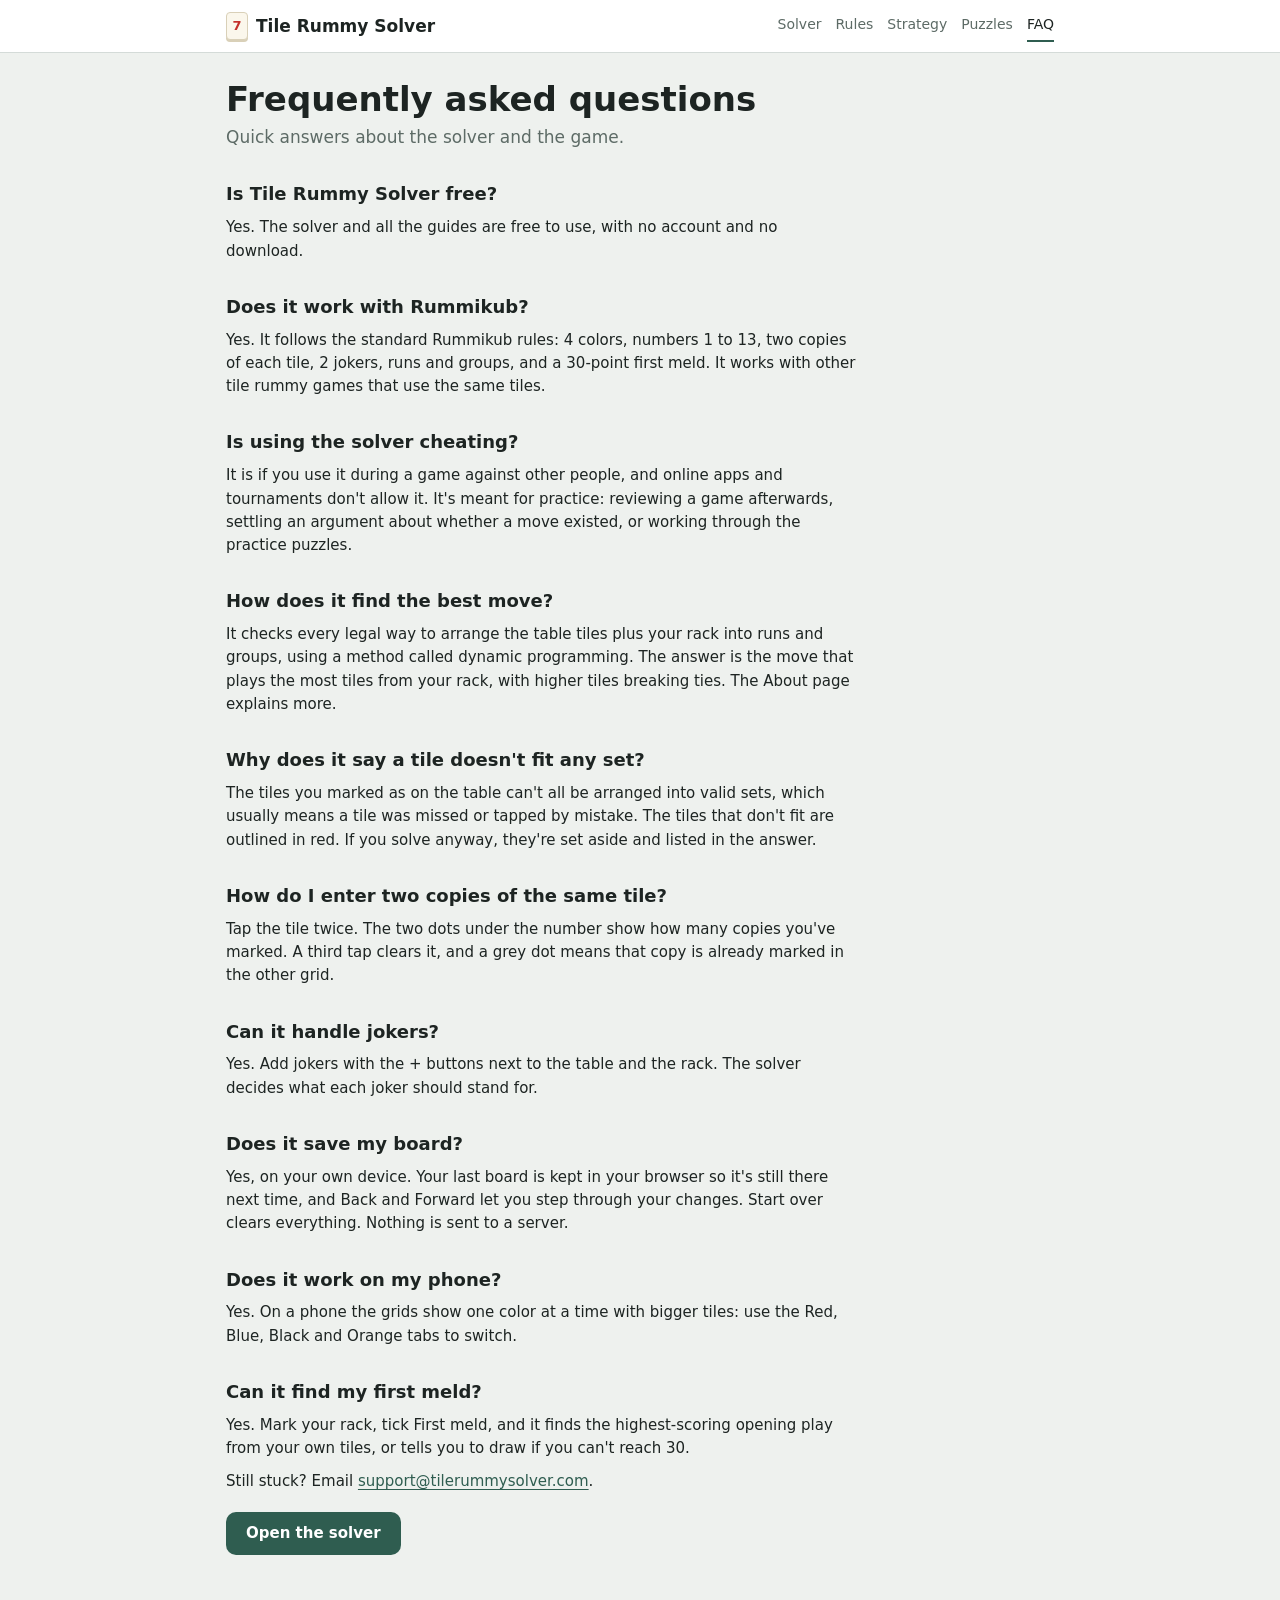
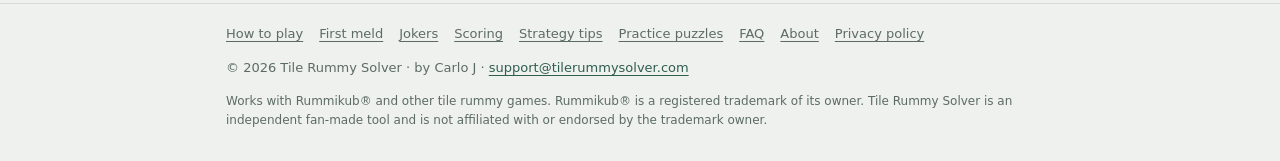
==== tile-rummy-solver-repo/tile-rummy-solver/site/faq.html @ 746aa1cf "Add files via upload" ====
<!DOCTYPE html>
<html lang="en">
<head>
<meta charset="utf-8">
<meta name="viewport" content="width=device-width, initial-scale=1">
<title>Tile Rummy Solver FAQ: Common Questions Answered</title>
<meta name="description" content="Answers about Tile Rummy Solver: is it free, does it work with Rummikub, is it cheating, jokers, saving your board, phones and the first meld.">
<link rel="canonical" href="https://tilerummysolver.com/faq">
<meta property="og:type" content="website">
<meta property="og:site_name" content="Tile Rummy Solver">
<meta property="og:title" content="Tile Rummy Solver FAQ: Common Questions Answered">
<meta property="og:description" content="Answers about Tile Rummy Solver: is it free, does it work with Rummikub, is it cheating, jokers, saving your board, phones and the first meld.">
<meta property="og:url" content="https://tilerummysolver.com/faq">
<meta property="og:image" content="https://tilerummysolver.com/og-image.png">
<meta property="og:image:width" content="1200">
<meta property="og:image:height" content="630">
<meta property="og:image:alt" content="Tile Rummy Solver: find the best move in tile rummy">
<meta name="twitter:card" content="summary_large_image">
<meta name="theme-color" content="#2f5d50">
<link rel="icon" href="favicon.svg" type="image/svg+xml">
<link rel="icon" href="favicon-32.png" sizes="32x32" type="image/png">
<link rel="apple-touch-icon" href="apple-touch-icon.png">
<link rel="stylesheet" href="site.css">
<script type="application/ld+json">{"@context": "https://schema.org", "@type": "FAQPage", "mainEntity": [{"@type": "Question", "name": "Is Tile Rummy Solver free?", "acceptedAnswer": {"@type": "Answer", "text": "Yes. The solver and all the guides are free to use, with no account and no download."}}, {"@type": "Question", "name": "Does it work with Rummikub?", "acceptedAnswer": {"@type": "Answer", "text": "Yes. It follows the standard Rummikub rules: 4 colors, numbers 1 to 13, two copies of each tile, 2 jokers, runs and groups, and a 30-point first meld. It works with other tile rummy games that use the same tiles."}}, {"@type": "Question", "name": "Is using the solver cheating?", "acceptedAnswer": {"@type": "Answer", "text": "It is if you use it during a game against other people, and online apps and tournaments don't allow it. It's meant for practice: reviewing a game afterwards, settling an argument about whether a move existed, or working through the practice puzzles."}}, {"@type": "Question", "name": "How does it find the best move?", "acceptedAnswer": {"@type": "Answer", "text": "It checks every legal way to arrange the table tiles plus your rack into runs and groups, using a method called dynamic programming. The answer is the move that plays the most tiles from your rack, with higher tiles breaking ties. The About page explains more."}}, {"@type": "Question", "name": "Why does it say a tile doesn't fit any set?", "acceptedAnswer": {"@type": "Answer", "text": "The tiles you marked as on the table can't all be arranged into valid sets, which usually means a tile was missed or tapped by mistake. The tiles that don't fit are outlined in red. If you solve anyway, they're set aside and listed in the answer."}}, {"@type": "Question", "name": "How do I enter two copies of the same tile?", "acceptedAnswer": {"@type": "Answer", "text": "Tap the tile twice. The two dots under the number show how many copies you've marked. A third tap clears it, and a grey dot means that copy is already marked in the other grid."}}, {"@type": "Question", "name": "Can it handle jokers?", "acceptedAnswer": {"@type": "Answer", "text": "Yes. Add jokers with the + buttons next to the table and the rack. The solver decides what each joker should stand for."}}, {"@type": "Question", "name": "Does it save my board?", "acceptedAnswer": {"@type": "Answer", "text": "Yes, on your own device. Your last board is kept in your browser so it's still there next time, and Back and Forward let you step through your changes. Start over clears everything. Nothing is sent to a server."}}, {"@type": "Question", "name": "Does it work on my phone?", "acceptedAnswer": {"@type": "Answer", "text": "Yes. On a phone the grids show one color at a time with bigger tiles: use the Red, Blue, Black and Orange tabs to switch."}}, {"@type": "Question", "name": "Can it find my first meld?", "acceptedAnswer": {"@type": "Answer", "text": "Yes. Mark your rack, tick First meld, and it finds the highest-scoring opening play from your own tiles, or tells you to draw if you can't reach 30."}}]}</script>
</head>
<body>
<header class="topbar"><div class="topbar-in">
  <a class="brand" href="index.html"><span class="brand-tile" aria-hidden="true">7</span>Tile Rummy Solver</a>
  <nav class="nav" aria-label="Main"><a href="index.html">Solver</a><a href="how-to-play.html">Rules</a><a href="strategy.html">Strategy</a><a href="puzzles.html">Puzzles</a><a href="faq.html" aria-current="page">FAQ</a></nav>
</div></header>
<main class="prose">
<div class="faq">
<h1>Frequently asked questions</h1>
<p class="intro">Quick answers about the solver and the game.</p>
<h2>Is Tile Rummy Solver free?</h2>
<p>Yes. The solver and all the guides are free to use, with no account and no download.</p>
<h2>Does it work with Rummikub?</h2>
<p>Yes. It follows the standard Rummikub rules: 4 colors, numbers 1 to 13, two copies of each tile, 2 jokers, runs and groups, and a 30-point first meld. It works with other tile rummy games that use the same tiles.</p>
<h2>Is using the solver cheating?</h2>
<p>It is if you use it during a game against other people, and online apps and tournaments don&#x27;t allow it. It&#x27;s meant for practice: reviewing a game afterwards, settling an argument about whether a move existed, or working through the practice puzzles.</p>
<h2>How does it find the best move?</h2>
<p>It checks every legal way to arrange the table tiles plus your rack into runs and groups, using a method called dynamic programming. The answer is the move that plays the most tiles from your rack, with higher tiles breaking ties. The About page explains more.</p>
<h2>Why does it say a tile doesn&#x27;t fit any set?</h2>
<p>The tiles you marked as on the table can&#x27;t all be arranged into valid sets, which usually means a tile was missed or tapped by mistake. The tiles that don&#x27;t fit are outlined in red. If you solve anyway, they&#x27;re set aside and listed in the answer.</p>
<h2>How do I enter two copies of the same tile?</h2>
<p>Tap the tile twice. The two dots under the number show how many copies you&#x27;ve marked. A third tap clears it, and a grey dot means that copy is already marked in the other grid.</p>
<h2>Can it handle jokers?</h2>
<p>Yes. Add jokers with the + buttons next to the table and the rack. The solver decides what each joker should stand for.</p>
<h2>Does it save my board?</h2>
<p>Yes, on your own device. Your last board is kept in your browser so it&#x27;s still there next time, and Back and Forward let you step through your changes. Start over clears everything. Nothing is sent to a server.</p>
<h2>Does it work on my phone?</h2>
<p>Yes. On a phone the grids show one color at a time with bigger tiles: use the Red, Blue, Black and Orange tabs to switch.</p>
<h2>Can it find my first meld?</h2>
<p>Yes. Mark your rack, tick First meld, and it finds the highest-scoring opening play from your own tiles, or tells you to draw if you can&#x27;t reach 30.</p>
<p>Still stuck? Email <a href="mailto:support@tilerummysolver.com">support@tilerummysolver.com</a>.</p>
<a class="cta" href="index.html">Open the solver</a>
</div>
</main>
<footer class="sitefoot"><div class="sitefoot-in">
  <nav class="guides" aria-label="Guides"><a href="how-to-play.html">How to play</a><a href="first-meld.html">First meld</a><a href="jokers.html">Jokers</a><a href="scoring.html">Scoring</a><a href="strategy.html">Strategy tips</a><a href="puzzles.html">Practice puzzles</a><a href="faq.html">FAQ</a><a href="about.html">About</a><a href="privacy.html">Privacy policy</a></nav>
  <span>© <span data-year>2026</span> Tile Rummy Solver · by Carlo J · <a href="mailto:support@tilerummysolver.com">support@tilerummysolver.com</a></span>
  <a class="tip" data-kofi href="#" hidden>☕ Support this project</a>
  <span class="tm">Works with Rummikub® and other tile rummy games. Rummikub® is a registered trademark of its owner. Tile Rummy Solver is an independent fan-made tool and is not affiliated with or endorsed by the trademark owner.</span>
</div></footer>
<script src="site.js"></script>
</body>
</html>
---- tile-rummy-solver-repo/tile-rummy-solver/site/site.css ----
:root {
  /* Shared shell for every page: top bar, footer, reading pages */
  --bg: #eef1ee;
  --surface: #ffffff;
  --felt: #2f5d50;
  --ink: #1d2422;
  --muted: #5d6b66;
  --line: #d4dbd8;
  --accent: #2f5d50;
  --accent-ink: #ffffff;
  --tile: #fbf7ec;
  --tile-edge: #d9d0b8;
  --c0: #c4302b; --c1: #1f5bb8; --c2: #1d1d1f; --c3: #a65a00;
  --new: #f2c230;
  --font-display: ui-rounded, "SF Pro Rounded", "Segoe UI Variable Display", "Segoe UI", Roboto, system-ui, -apple-system, sans-serif;
  --font-body: system-ui, -apple-system, "Segoe UI", Roboto, "Helvetica Neue", Arial, sans-serif;
  color-scheme: light;
}
@media (prefers-color-scheme: dark) {
  :root:not([data-theme="light"]) {
    --bg: #121816; --surface: #1b2320; --felt: #1f3d35; --ink: #e6ece9; --muted: #98a8a2;
    --line: #2d3935; --accent: #6fc2a8; --accent-ink: #0f1a16; --tile-edge: #b9b099;
    color-scheme: dark;
  }
}
:root[data-theme="dark"] {
  --bg: #121816; --surface: #1b2320; --felt: #1f3d35; --ink: #e6ece9; --muted: #98a8a2;
  --line: #2d3935; --accent: #6fc2a8; --accent-ink: #0f1a16; --tile-edge: #b9b099;
  color-scheme: dark;
}
* { box-sizing: border-box; }
html, body { margin: 0; }
body { background: var(--bg); color: var(--ink); font-family: var(--font-body); font-size: 15px; line-height: 1.55; }
a { color: var(--accent); text-underline-offset: 3px; }
a:focus-visible, button:focus-visible { outline: 2.5px solid var(--accent); outline-offset: 2px; border-radius: 4px; }

.topbar { border-bottom: 1px solid var(--line); background: var(--surface); }
.topbar-in { max-width: 860px; margin: 0 auto; padding: 10px 16px; display: flex; align-items: center; gap: 8px 18px; flex-wrap: wrap; }
.brand { display: inline-flex; align-items: center; gap: 8px; font-family: var(--font-display); font-weight: 800; font-size: 17px; color: var(--ink); text-decoration: none; }
.brand-tile { width: 22px; height: 28px; border-radius: 4px; background: var(--tile); border: 1px solid var(--tile-edge); box-shadow: 0 2px 0 var(--tile-edge);
  display: inline-flex; align-items: center; justify-content: center; color: var(--c0); font-size: 13px; }
.nav { display: flex; gap: 4px 14px; flex-wrap: wrap; margin-left: auto; }
.nav a { color: var(--muted); text-decoration: none; font-size: 14px; font-weight: 500; padding: 4px 0; border-bottom: 2px solid transparent; }
.nav a:hover { color: var(--ink); }
.nav a[aria-current="page"] { color: var(--ink); border-bottom-color: var(--accent); }

.sitefoot { border-top: 1px solid var(--line); margin-top: 24px; }
.sitefoot-in { max-width: 860px; margin: 0 auto; padding: 20px 16px 32px; display: flex; flex-wrap: wrap; gap: 14px 24px; align-items: center; justify-content: space-between; font-size: 13px; color: var(--muted); }
.sitefoot .links { display: flex; gap: 14px; flex-wrap: wrap; }
.sitefoot .links a { color: var(--muted); }
.sitefoot .tm { flex-basis: 100%; font-size: 12px; }
.tip { display: inline-flex; align-items: center; gap: 8px; background: var(--new); color: #2a2205; text-decoration: none; font-weight: 600;
  font-size: 14px; padding: 8px 14px; border-radius: 99px; }
.tip:hover { filter: brightness(1.05); }
.tip[hidden] { display: none; }

/* Reading pages */
.prose { max-width: 860px; margin: 0 auto; padding: 28px 16px 24px; }
.prose > * { max-width: 66ch; }
.prose h1 { font-family: var(--font-display); font-weight: 800; font-size: 34px; line-height: 1.1; margin: 0 0 6px; text-wrap: balance; }
.prose .intro { color: var(--muted); font-size: 17px; margin: 0 0 22px; }
.prose h2 { font-family: var(--font-display); font-weight: 800; font-size: 21px; margin: 30px 0 8px; text-wrap: balance; }
.prose h3 { font-size: 16px; margin: 20px 0 4px; }
.prose p, .prose li { margin: 0 0 10px; }
.prose ul, .prose ol { padding-left: 22px; margin: 0 0 12px; }
.prose .callout { background: var(--surface); border: 1px solid var(--line); border-left: 4px solid var(--accent); border-radius: 8px; padding: 12px 16px; margin: 18px 0; }
.prose .cta { display: inline-block; margin-top: 8px; background: var(--accent); color: var(--accent-ink); text-decoration: none; font-weight: 600; padding: 10px 20px; border-radius: 10px; }
.prose .tips { list-style: none; padding: 0; counter-reset: tip; display: flex; flex-direction: column; gap: 14px; }
.prose .tips li { counter-increment: tip; background: var(--surface); border: 1px solid var(--line); border-radius: 12px; padding: 14px 16px 12px 58px; position: relative; margin: 0; }
.prose .tips li::before { content: counter(tip); position: absolute; left: 16px; top: 14px; width: 28px; height: 28px; border-radius: 50%; background: var(--accent); color: var(--accent-ink);
  font-family: var(--font-display); font-weight: 800; display: flex; align-items: center; justify-content: center; }
.prose .tips h3 { margin: 2px 0 4px; }
.tiles-inline { display: inline-flex; gap: 3px; vertical-align: middle; margin: 0 2px; }
.t { width: 22px; height: 29px; border-radius: 4px; background: var(--tile); border: 1px solid var(--tile-edge); box-shadow: 0 1.5px 0 var(--tile-edge);
  display: inline-flex; align-items: center; justify-content: center; font-family: var(--font-display); font-weight: 800; font-size: 13px; line-height: 1; }
.t.r { color: var(--c0); } .t.b { color: var(--c1); } .t.k { color: var(--c2); } .t.o { color: var(--c3); }
.updated { color: var(--muted); font-size: 13px; }
@media (max-width: 520px) { .prose h1 { font-size: 27px; } .nav { margin-left: 0; } }

.sitefoot .guides { flex-basis: 100%; display: flex; flex-wrap: wrap; gap: 6px 16px; }
.sitefoot .guides a { color: var(--muted); }
.puzzle { background: var(--surface); border: 1px solid var(--line); border-radius: 14px; padding: 16px; margin: 0 0 16px; max-width: none; }
.puzzle h2 { margin: 0 0 2px; font-size: 19px; }
.puzzle .lvl { font-size: 12px; font-weight: 600; text-transform: uppercase; letter-spacing: .06em; color: var(--muted); }
.puzzle .row { display: flex; gap: 6px 10px; flex-wrap: wrap; align-items: center; margin: 8px 0; }
.puzzle .row > b { width: 54px; font-size: 13px; color: var(--muted); font-weight: 600; }
.puzzle .sets { display: flex; gap: 8px 16px; flex-wrap: wrap; }
.puzzle details { margin-top: 10px; }
.puzzle summary { cursor: pointer; font-weight: 600; color: var(--accent); }
.puzzle .actions { display: flex; gap: 10px; flex-wrap: wrap; align-items: center; margin-top: 10px; }
.t.j { color: #6b6352; }
.t.new { box-shadow: 0 0 0 2px var(--new), 0 1.5px 0 var(--tile-edge); }
.faq h2 { font-size: 18px; }
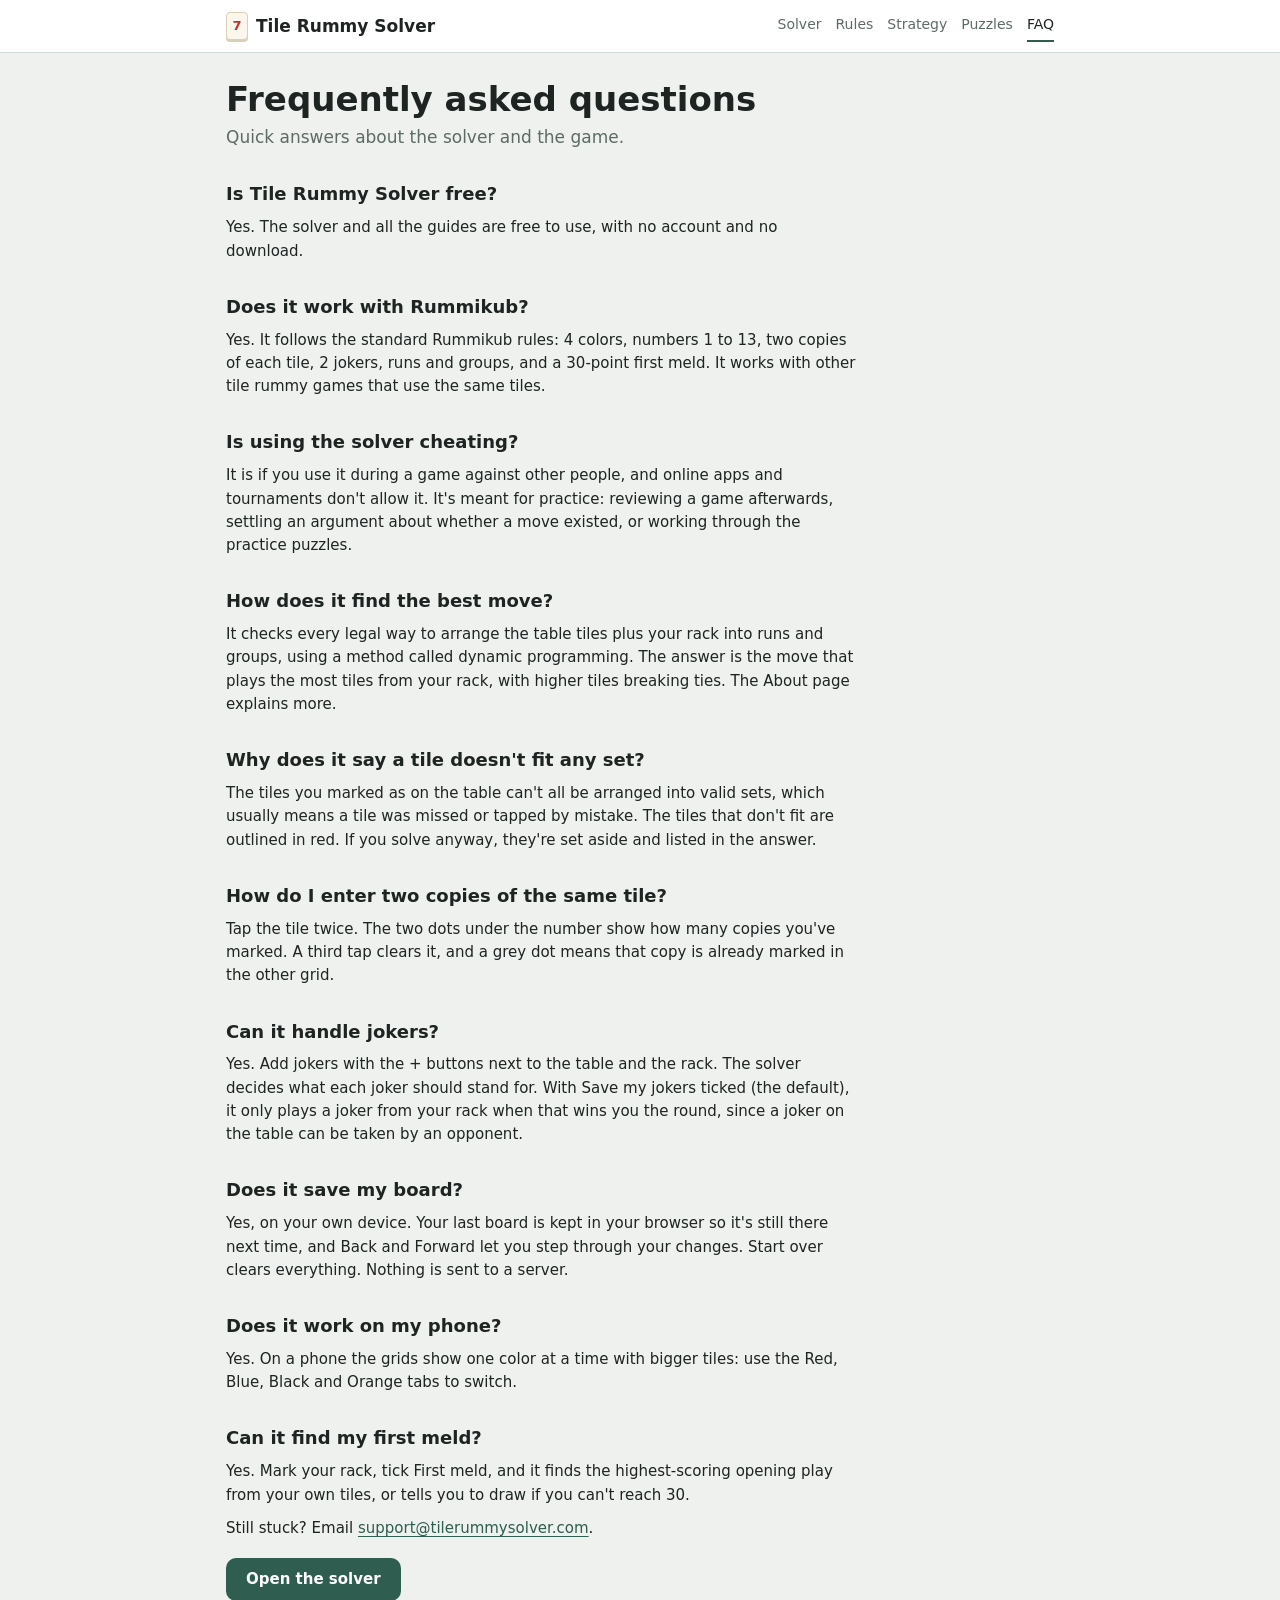
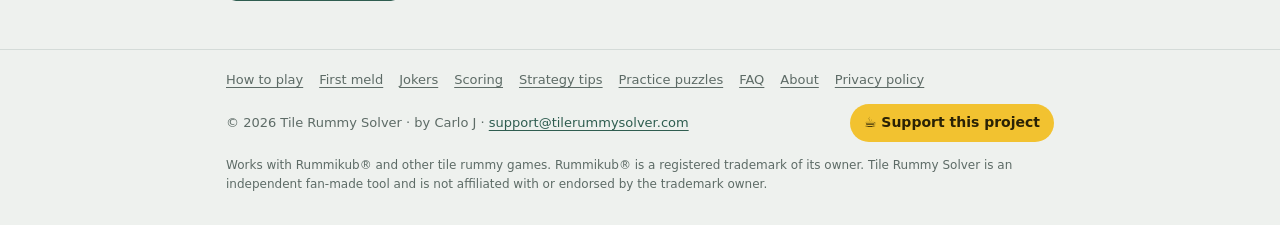
==== commit 4b7cad55: "Simpler interface, save-jokers option, fix 'solve is not a function' - Shorter labels, one big Find " ====
--- a/tile-rummy-solver-repo/tile-rummy-solver/site/faq.html
+++ b/tile-rummy-solver-repo/tile-rummy-solver/site/faq.html
@@ -21,7 +21,7 @@
 <link rel="icon" href="favicon-32.png" sizes="32x32" type="image/png">
 <link rel="apple-touch-icon" href="apple-touch-icon.png">
 <link rel="stylesheet" href="site.css">
-<script type="application/ld+json">{"@context": "https://schema.org", "@type": "FAQPage", "mainEntity": [{"@type": "Question", "name": "Is Tile Rummy Solver free?", "acceptedAnswer": {"@type": "Answer", "text": "Yes. The solver and all the guides are free to use, with no account and no download."}}, {"@type": "Question", "name": "Does it work with Rummikub?", "acceptedAnswer": {"@type": "Answer", "text": "Yes. It follows the standard Rummikub rules: 4 colors, numbers 1 to 13, two copies of each tile, 2 jokers, runs and groups, and a 30-point first meld. It works with other tile rummy games that use the same tiles."}}, {"@type": "Question", "name": "Is using the solver cheating?", "acceptedAnswer": {"@type": "Answer", "text": "It is if you use it during a game against other people, and online apps and tournaments don't allow it. It's meant for practice: reviewing a game afterwards, settling an argument about whether a move existed, or working through the practice puzzles."}}, {"@type": "Question", "name": "How does it find the best move?", "acceptedAnswer": {"@type": "Answer", "text": "It checks every legal way to arrange the table tiles plus your rack into runs and groups, using a method called dynamic programming. The answer is the move that plays the most tiles from your rack, with higher tiles breaking ties. The About page explains more."}}, {"@type": "Question", "name": "Why does it say a tile doesn't fit any set?", "acceptedAnswer": {"@type": "Answer", "text": "The tiles you marked as on the table can't all be arranged into valid sets, which usually means a tile was missed or tapped by mistake. The tiles that don't fit are outlined in red. If you solve anyway, they're set aside and listed in the answer."}}, {"@type": "Question", "name": "How do I enter two copies of the same tile?", "acceptedAnswer": {"@type": "Answer", "text": "Tap the tile twice. The two dots under the number show how many copies you've marked. A third tap clears it, and a grey dot means that copy is already marked in the other grid."}}, {"@type": "Question", "name": "Can it handle jokers?", "acceptedAnswer": {"@type": "Answer", "text": "Yes. Add jokers with the + buttons next to the table and the rack. The solver decides what each joker should stand for."}}, {"@type": "Question", "name": "Does it save my board?", "acceptedAnswer": {"@type": "Answer", "text": "Yes, on your own device. Your last board is kept in your browser so it's still there next time, and Back and Forward let you step through your changes. Start over clears everything. Nothing is sent to a server."}}, {"@type": "Question", "name": "Does it work on my phone?", "acceptedAnswer": {"@type": "Answer", "text": "Yes. On a phone the grids show one color at a time with bigger tiles: use the Red, Blue, Black and Orange tabs to switch."}}, {"@type": "Question", "name": "Can it find my first meld?", "acceptedAnswer": {"@type": "Answer", "text": "Yes. Mark your rack, tick First meld, and it finds the highest-scoring opening play from your own tiles, or tells you to draw if you can't reach 30."}}]}</script>
+<script type="application/ld+json">{"@context": "https://schema.org", "@type": "FAQPage", "mainEntity": [{"@type": "Question", "name": "Is Tile Rummy Solver free?", "acceptedAnswer": {"@type": "Answer", "text": "Yes. The solver and all the guides are free to use, with no account and no download."}}, {"@type": "Question", "name": "Does it work with Rummikub?", "acceptedAnswer": {"@type": "Answer", "text": "Yes. It follows the standard Rummikub rules: 4 colors, numbers 1 to 13, two copies of each tile, 2 jokers, runs and groups, and a 30-point first meld. It works with other tile rummy games that use the same tiles."}}, {"@type": "Question", "name": "Is using the solver cheating?", "acceptedAnswer": {"@type": "Answer", "text": "It is if you use it during a game against other people, and online apps and tournaments don't allow it. It's meant for practice: reviewing a game afterwards, settling an argument about whether a move existed, or working through the practice puzzles."}}, {"@type": "Question", "name": "How does it find the best move?", "acceptedAnswer": {"@type": "Answer", "text": "It checks every legal way to arrange the table tiles plus your rack into runs and groups, using a method called dynamic programming. The answer is the move that plays the most tiles from your rack, with higher tiles breaking ties. The About page explains more."}}, {"@type": "Question", "name": "Why does it say a tile doesn't fit any set?", "acceptedAnswer": {"@type": "Answer", "text": "The tiles you marked as on the table can't all be arranged into valid sets, which usually means a tile was missed or tapped by mistake. The tiles that don't fit are outlined in red. If you solve anyway, they're set aside and listed in the answer."}}, {"@type": "Question", "name": "How do I enter two copies of the same tile?", "acceptedAnswer": {"@type": "Answer", "text": "Tap the tile twice. The two dots under the number show how many copies you've marked. A third tap clears it, and a grey dot means that copy is already marked in the other grid."}}, {"@type": "Question", "name": "Can it handle jokers?", "acceptedAnswer": {"@type": "Answer", "text": "Yes. Add jokers with the + buttons next to the table and the rack. The solver decides what each joker should stand for. With Save my jokers ticked (the default), it only plays a joker from your rack when that wins you the round, since a joker on the table can be taken by an opponent."}}, {"@type": "Question", "name": "Does it save my board?", "acceptedAnswer": {"@type": "Answer", "text": "Yes, on your own device. Your last board is kept in your browser so it's still there next time, and Back and Forward let you step through your changes. Start over clears everything. Nothing is sent to a server."}}, {"@type": "Question", "name": "Does it work on my phone?", "acceptedAnswer": {"@type": "Answer", "text": "Yes. On a phone the grids show one color at a time with bigger tiles: use the Red, Blue, Black and Orange tabs to switch."}}, {"@type": "Question", "name": "Can it find my first meld?", "acceptedAnswer": {"@type": "Answer", "text": "Yes. Mark your rack, tick First meld, and it finds the highest-scoring opening play from your own tiles, or tells you to draw if you can't reach 30."}}]}</script>
 </head>
 <body>
 <header class="topbar"><div class="topbar-in">
@@ -45,7 +45,7 @@
 <h2>How do I enter two copies of the same tile?</h2>
 <p>Tap the tile twice. The two dots under the number show how many copies you&#x27;ve marked. A third tap clears it, and a grey dot means that copy is already marked in the other grid.</p>
 <h2>Can it handle jokers?</h2>
-<p>Yes. Add jokers with the + buttons next to the table and the rack. The solver decides what each joker should stand for.</p>
+<p>Yes. Add jokers with the + buttons next to the table and the rack. The solver decides what each joker should stand for. With Save my jokers ticked (the default), it only plays a joker from your rack when that wins you the round, since a joker on the table can be taken by an opponent.</p>
 <h2>Does it save my board?</h2>
 <p>Yes, on your own device. Your last board is kept in your browser so it&#x27;s still there next time, and Back and Forward let you step through your changes. Start over clears everything. Nothing is sent to a server.</p>
 <h2>Does it work on my phone?</h2>
